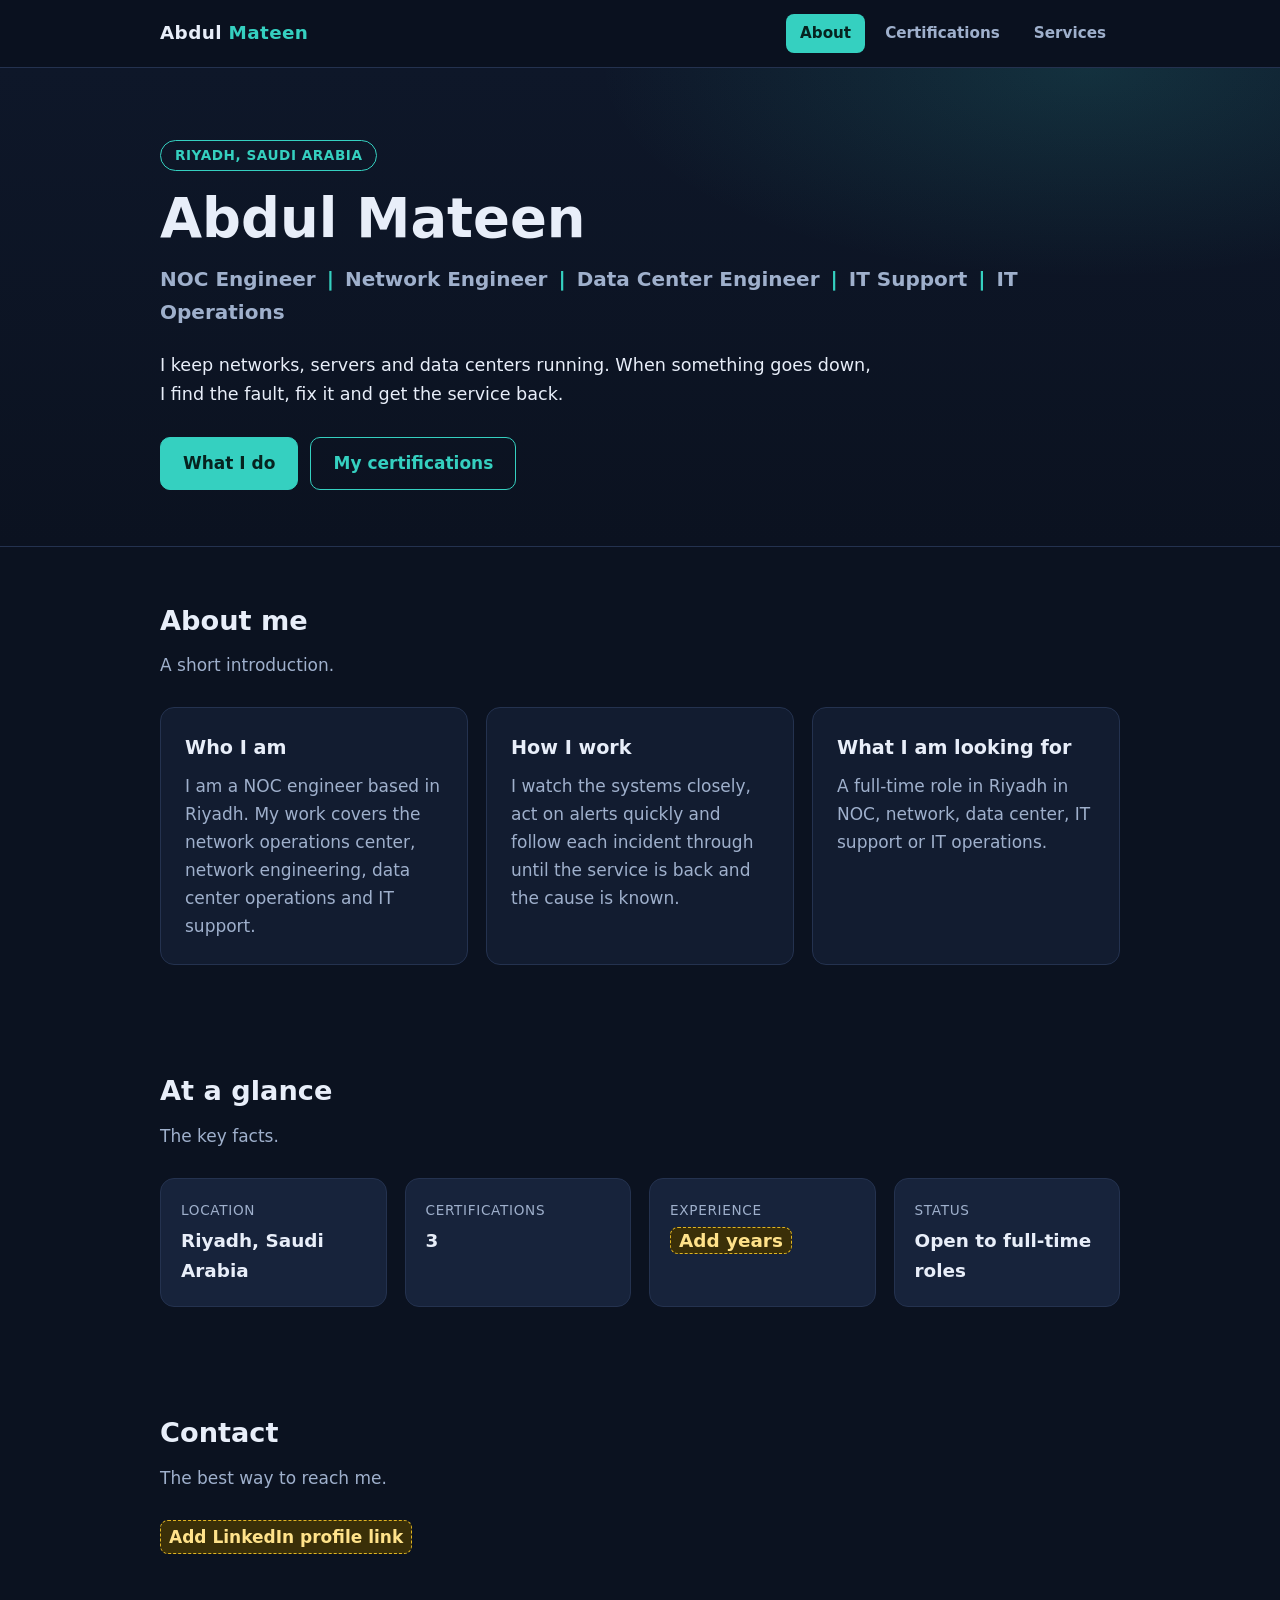
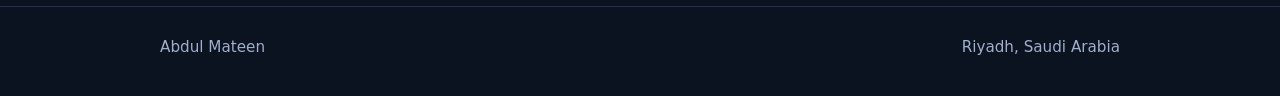
==== index.html @ 6075a5bf "Add simple three-page personal website About, Certifications and Services pages with a shared styles" ====
<!DOCTYPE html>
<html lang="en">
<head>
  <meta charset="utf-8">
  <meta name="viewport" content="width=device-width, initial-scale=1">
  <title>Abdul Mateen | NOC, Network and Data Center Engineer in Riyadh</title>
  <meta name="description" content="Abdul Mateen is a NOC engineer in Riyadh, Saudi Arabia, working across network engineering, data center operations, IT support and IT operations.">
  <link rel="stylesheet" href="style.css">
</head>
<body>

<header class="site-header">
  <div class="wrap">
    <a class="brand" href="index.html">Abdul <span>Mateen</span></a>
    <nav class="nav">
      <a class="active" href="index.html">About</a>
      <a href="certifications.html">Certifications</a>
      <a href="services.html">Services</a>
    </nav>
  </div>
</header>

<div class="hero">
  <div class="wrap">
    <span class="eyebrow">RIYADH, SAUDI ARABIA</span>
    <h1>Abdul Mateen</h1>
    <p class="roles">NOC Engineer <b>|</b> Network Engineer <b>|</b> Data Center Engineer <b>|</b> IT Support <b>|</b> IT Operations</p>
    <p class="lead">I keep networks, servers and data centers running. When something goes down, I find the fault, fix it and get the service back.</p>
    <div class="buttons">
      <a class="btn primary" href="services.html">What I do</a>
      <a class="btn ghost" href="certifications.html">My certifications</a>
    </div>
  </div>
</div>

<main>
  <section>
    <div class="wrap">
      <h2>About me</h2>
      <p class="sub">A short introduction.</p>
      <div class="grid">
        <div class="card">
          <h3>Who I am</h3>
          <p>I am a NOC engineer based in Riyadh. My work covers the network operations center, network engineering, data center operations and IT support.</p>
        </div>
        <div class="card">
          <h3>How I work</h3>
          <p>I watch the systems closely, act on alerts quickly and follow each incident through until the service is back and the cause is known.</p>
        </div>
        <div class="card">
          <h3>What I am looking for</h3>
          <p>A full-time role in Riyadh in NOC, network, data center, IT support or IT operations.</p>
        </div>
      </div>
    </div>
  </section>

  <section>
    <div class="wrap">
      <h2>At a glance</h2>
      <p class="sub">The key facts.</p>
      <div class="facts">
        <div class="fact"><div class="k">Location</div><div class="v">Riyadh, Saudi Arabia</div></div>
        <div class="fact"><div class="k">Certifications</div><div class="v">3</div></div>
        <div class="fact"><div class="k">Experience</div><div class="v"><span class="todo">Add years</span></div></div>
        <div class="fact"><div class="k">Status</div><div class="v">Open to full-time roles</div></div>
      </div>
    </div>
  </section>

  <section>
    <div class="wrap">
      <h2>Contact</h2>
      <p class="sub">The best way to reach me.</p>
      <div class="buttons">
        <span class="todo">Add LinkedIn profile link</span>
      </div>
    </div>
  </section>
</main>

<footer class="site-footer">
  <div class="wrap">
    <span>Abdul Mateen</span>
    <span>Riyadh, Saudi Arabia</span>
  </div>
</footer>

</body>
</html>
---- style.css ----
:root {
  --bg: #0b1220;
  --panel: #121c30;
  --panel-2: #17233b;
  --line: #24324f;
  --text: #e8eef9;
  --muted: #9fb0cc;
  --accent: #35d0c0;
  --accent-ink: #06231f;
  --todo-bg: #3a2f08;
  --todo-line: #e0b422;
  --todo-text: #ffe28a;
}

* { box-sizing: border-box; }

html { scroll-behavior: smooth; }

body {
  margin: 0;
  background: var(--bg);
  color: var(--text);
  font-family: "Segoe UI", system-ui, -apple-system, Roboto, Helvetica, Arial, sans-serif;
  font-size: 17px;
  line-height: 1.65;
}

a { color: var(--accent); }

.wrap {
  max-width: 1000px;
  margin: 0 auto;
  padding: 0 20px;
}

/* Header */
.site-header {
  border-bottom: 1px solid var(--line);
  background: rgba(11, 18, 32, 0.95);
  position: sticky;
  top: 0;
  z-index: 10;
}

.site-header .wrap {
  display: flex;
  align-items: center;
  justify-content: space-between;
  flex-wrap: wrap;
  gap: 8px 24px;
  padding-top: 14px;
  padding-bottom: 14px;
}

.brand {
  color: var(--text);
  text-decoration: none;
  font-weight: 700;
  font-size: 1.15rem;
  letter-spacing: 0.02em;
}

.brand span { color: var(--accent); }

.nav {
  display: flex;
  flex-wrap: wrap;
  gap: 6px;
}

.nav a {
  color: var(--muted);
  text-decoration: none;
  padding: 7px 14px;
  border-radius: 8px;
  font-weight: 600;
  font-size: 0.95rem;
}

.nav a:hover { color: var(--text); background: var(--panel); }

.nav a.active { color: var(--accent-ink); background: var(--accent); }

/* Hero */
.hero {
  padding: 72px 0 56px;
  border-bottom: 1px solid var(--line);
  background:
    radial-gradient(700px 300px at 85% 0%, rgba(53, 208, 192, 0.14), transparent 70%),
    linear-gradient(180deg, #0e1729, var(--bg));
}

.eyebrow {
  display: inline-block;
  color: var(--accent);
  border: 1px solid var(--accent);
  border-radius: 999px;
  padding: 3px 14px;
  font-size: 0.85rem;
  font-weight: 600;
  letter-spacing: 0.04em;
  margin-bottom: 18px;
}

h1 {
  font-size: clamp(2.1rem, 6vw, 3.4rem);
  line-height: 1.12;
  margin: 0 0 14px;
}

.roles {
  color: var(--muted);
  font-size: clamp(1.02rem, 2.4vw, 1.25rem);
  font-weight: 600;
  margin: 0 0 22px;
}

.roles b { color: var(--accent); font-weight: 600; padding: 0 4px; }

.lead { max-width: 720px; font-size: 1.1rem; margin: 0 0 28px; }

.buttons { display: flex; flex-wrap: wrap; gap: 12px; }

.btn {
  display: inline-block;
  padding: 11px 22px;
  border-radius: 10px;
  font-weight: 700;
  text-decoration: none;
  border: 1px solid var(--accent);
}

.btn.primary { background: var(--accent); color: var(--accent-ink); }
.btn.ghost { color: var(--accent); }

/* Sections */
section { padding: 52px 0; }

h2 {
  font-size: 1.7rem;
  margin: 0 0 8px;
}

.sub { color: var(--muted); margin: 0 0 28px; max-width: 720px; }

.grid {
  display: grid;
  grid-template-columns: repeat(auto-fit, minmax(260px, 1fr));
  gap: 18px;
}

.card {
  background: var(--panel);
  border: 1px solid var(--line);
  border-radius: 14px;
  padding: 24px;
}

.card h3 { margin: 0 0 8px; font-size: 1.2rem; }

.card p { margin: 0; color: var(--muted); }

.card .tag {
  display: inline-block;
  font-size: 0.8rem;
  font-weight: 700;
  letter-spacing: 0.06em;
  color: var(--accent);
  margin-bottom: 10px;
}

.card ul { margin: 12px 0 0; padding-left: 20px; color: var(--muted); }

.facts {
  display: grid;
  grid-template-columns: repeat(auto-fit, minmax(200px, 1fr));
  gap: 18px;
}

.fact {
  background: var(--panel-2);
  border: 1px solid var(--line);
  border-radius: 14px;
  padding: 20px;
}

.fact .k { color: var(--muted); font-size: 0.85rem; letter-spacing: 0.05em; text-transform: uppercase; }
.fact .v { font-size: 1.15rem; font-weight: 700; margin-top: 4px; }

/* Placeholder for details still to be supplied */
.todo {
  background: var(--todo-bg);
  border: 1px dashed var(--todo-line);
  color: var(--todo-text);
  border-radius: 8px;
  padding: 2px 8px;
  font-weight: 600;
}

.card.todo-card { border: 1px dashed var(--todo-line); background: var(--todo-bg); }
.card.todo-card h3, .card.todo-card p { color: var(--todo-text); }

/* Footer */
.site-footer {
  border-top: 1px solid var(--line);
  padding: 28px 0 36px;
  color: var(--muted);
  font-size: 0.95rem;
}

.site-footer .wrap {
  display: flex;
  flex-wrap: wrap;
  justify-content: space-between;
  gap: 8px 24px;
}
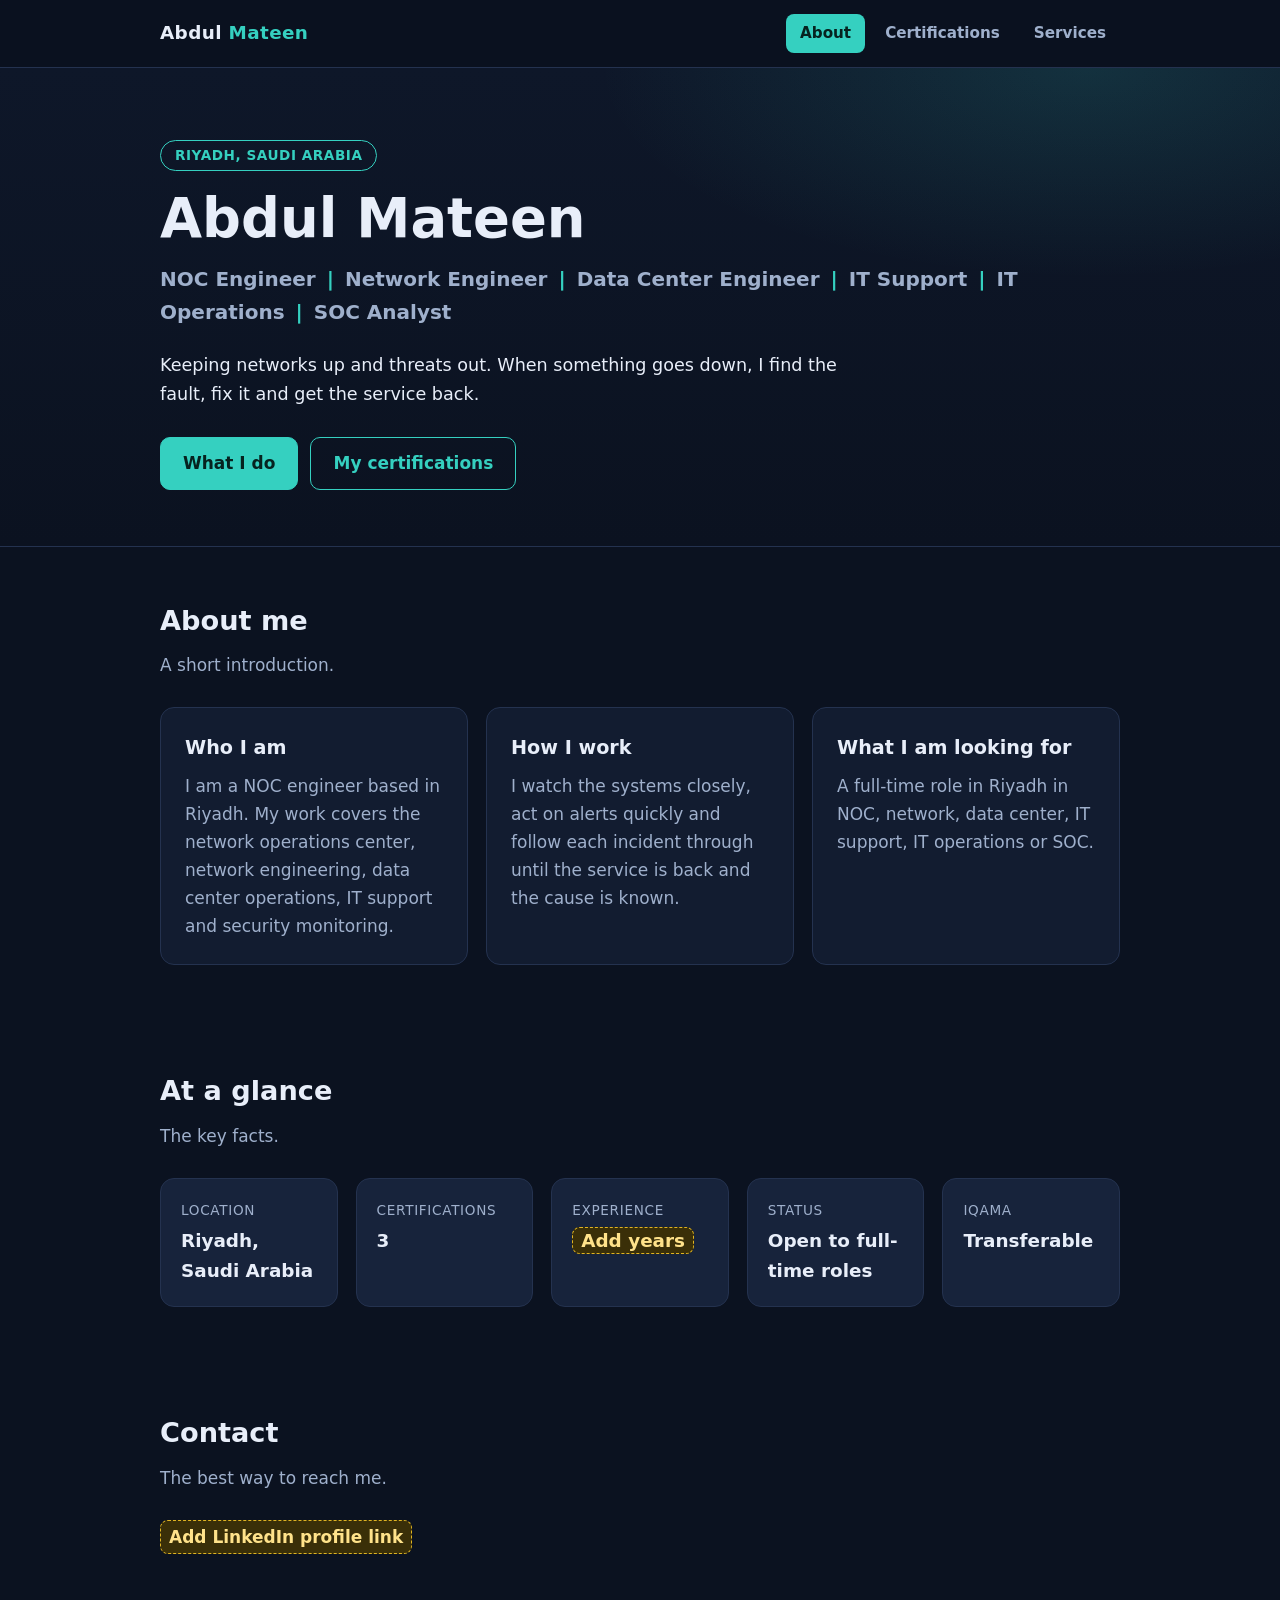
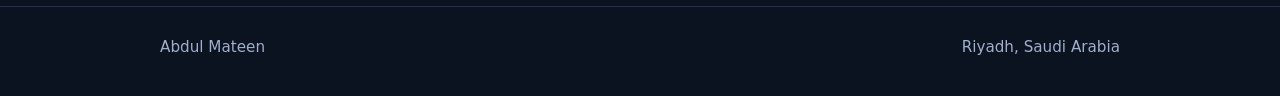
==== commit 6042bdf6: "Fill in certifications, SOC role, tagline and Iqama from LinkedIn headline Co-Authored-By: Claude Fa" ====
--- a/index.html
+++ b/index.html
@@ -3,8 +3,8 @@
 <head>
   <meta charset="utf-8">
   <meta name="viewport" content="width=device-width, initial-scale=1">
-  <title>Abdul Mateen | NOC, Network and Data Center Engineer in Riyadh</title>
-  <meta name="description" content="Abdul Mateen is a NOC engineer in Riyadh, Saudi Arabia, working across network engineering, data center operations, IT support and IT operations.">
+  <title>Abdul Mateen | Network and NOC Engineer in Riyadh</title>
+  <meta name="description" content="Abdul Mateen is a NOC engineer in Riyadh, Saudi Arabia, working across network engineering, data center operations, IT support, IT operations and SOC analysis.">
   <link rel="stylesheet" href="style.css">
 </head>
 <body>
@@ -24,8 +24,8 @@
   <div class="wrap">
     <span class="eyebrow">RIYADH, SAUDI ARABIA</span>
     <h1>Abdul Mateen</h1>
-    <p class="roles">NOC Engineer <b>|</b> Network Engineer <b>|</b> Data Center Engineer <b>|</b> IT Support <b>|</b> IT Operations</p>
-    <p class="lead">I keep networks, servers and data centers running. When something goes down, I find the fault, fix it and get the service back.</p>
+    <p class="roles">NOC Engineer <b>|</b> Network Engineer <b>|</b> Data Center Engineer <b>|</b> IT Support <b>|</b> IT Operations <b>|</b> SOC Analyst</p>
+    <p class="lead">Keeping networks up and threats out. When something goes down, I find the fault, fix it and get the service back.</p>
     <div class="buttons">
       <a class="btn primary" href="services.html">What I do</a>
       <a class="btn ghost" href="certifications.html">My certifications</a>
@@ -41,7 +41,7 @@
       <div class="grid">
         <div class="card">
           <h3>Who I am</h3>
-          <p>I am a NOC engineer based in Riyadh. My work covers the network operations center, network engineering, data center operations and IT support.</p>
+          <p>I am a NOC engineer based in Riyadh. My work covers the network operations center, network engineering, data center operations, IT support and security monitoring.</p>
         </div>
         <div class="card">
           <h3>How I work</h3>
@@ -49,7 +49,7 @@
         </div>
         <div class="card">
           <h3>What I am looking for</h3>
-          <p>A full-time role in Riyadh in NOC, network, data center, IT support or IT operations.</p>
+          <p>A full-time role in Riyadh in NOC, network, data center, IT support, IT operations or SOC.</p>
         </div>
       </div>
     </div>
@@ -64,6 +64,7 @@
         <div class="fact"><div class="k">Certifications</div><div class="v">3</div></div>
         <div class="fact"><div class="k">Experience</div><div class="v"><span class="todo">Add years</span></div></div>
         <div class="fact"><div class="k">Status</div><div class="v">Open to full-time roles</div></div>
+        <div class="fact"><div class="k">Iqama</div><div class="v">Transferable</div></div>
       </div>
     </div>
   </section>
--- a/style.css
+++ b/style.css
@@ -173,7 +173,7 @@
 
 .facts {
   display: grid;
-  grid-template-columns: repeat(auto-fit, minmax(200px, 1fr));
+  grid-template-columns: repeat(auto-fit, minmax(165px, 1fr));
   gap: 18px;
 }
 
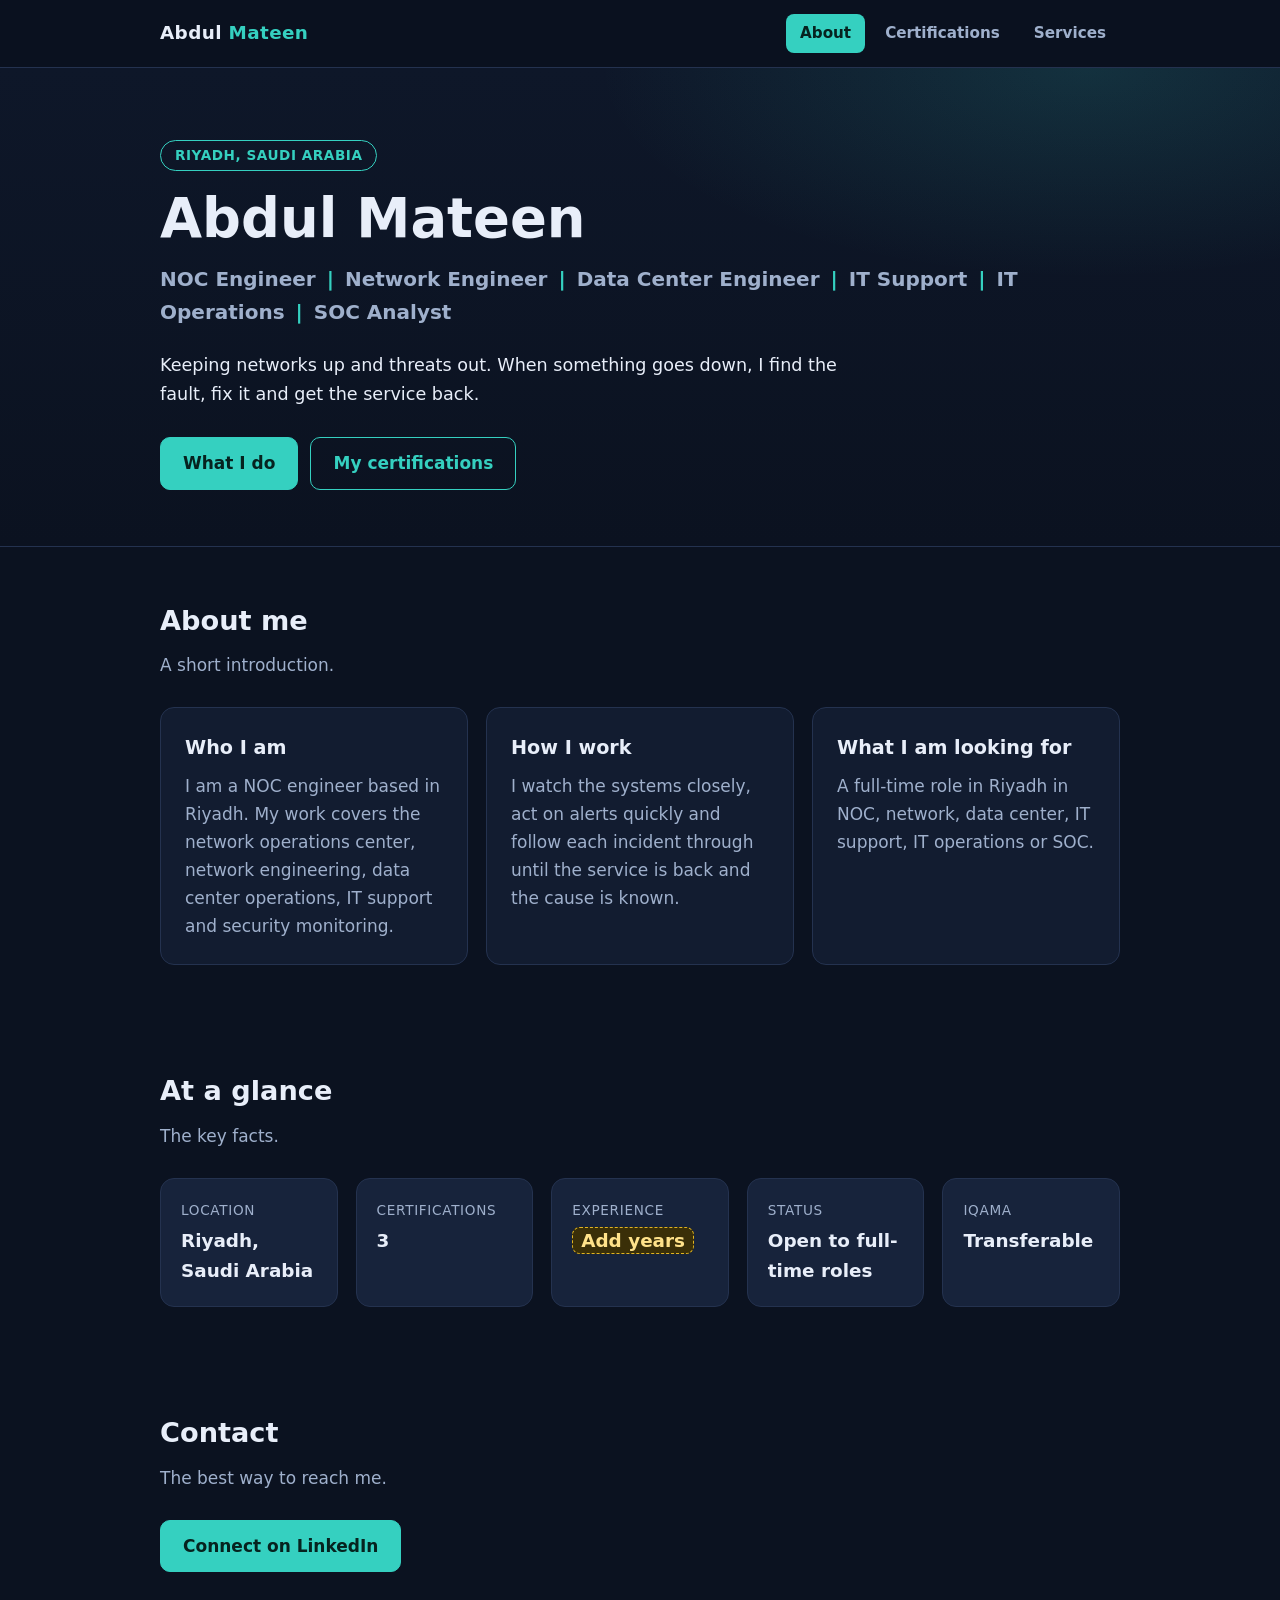
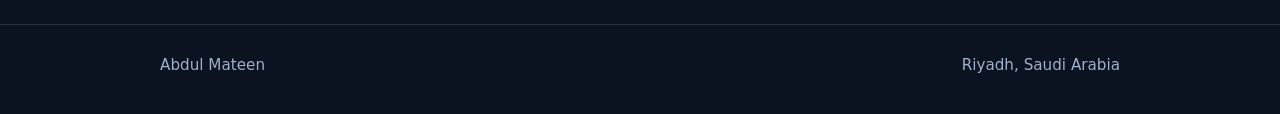
==== commit 99253891: "Add LinkedIn link to Contact section Co-Authored-By: Claude Fable 5.2 <noreply@anthropic.com> Claude" ====
--- a/index.html
+++ b/index.html
@@ -74,7 +74,7 @@
       <h2>Contact</h2>
       <p class="sub">The best way to reach me.</p>
       <div class="buttons">
-        <span class="todo">Add LinkedIn profile link</span>
+        <a class="btn primary" href="https://www.linkedin.com/in/netops-with-mateen" target="_blank" rel="noopener">Connect on LinkedIn</a>
       </div>
     </div>
   </section>
--- a/style.css
+++ b/style.css
@@ -171,6 +171,10 @@
 
 .card ul { margin: 12px 0 0; padding-left: 20px; color: var(--muted); }
 
+.card li { margin-bottom: 6px; }
+
+.card li::marker { color: var(--accent); }
+
 .facts {
   display: grid;
   grid-template-columns: repeat(auto-fit, minmax(165px, 1fr));
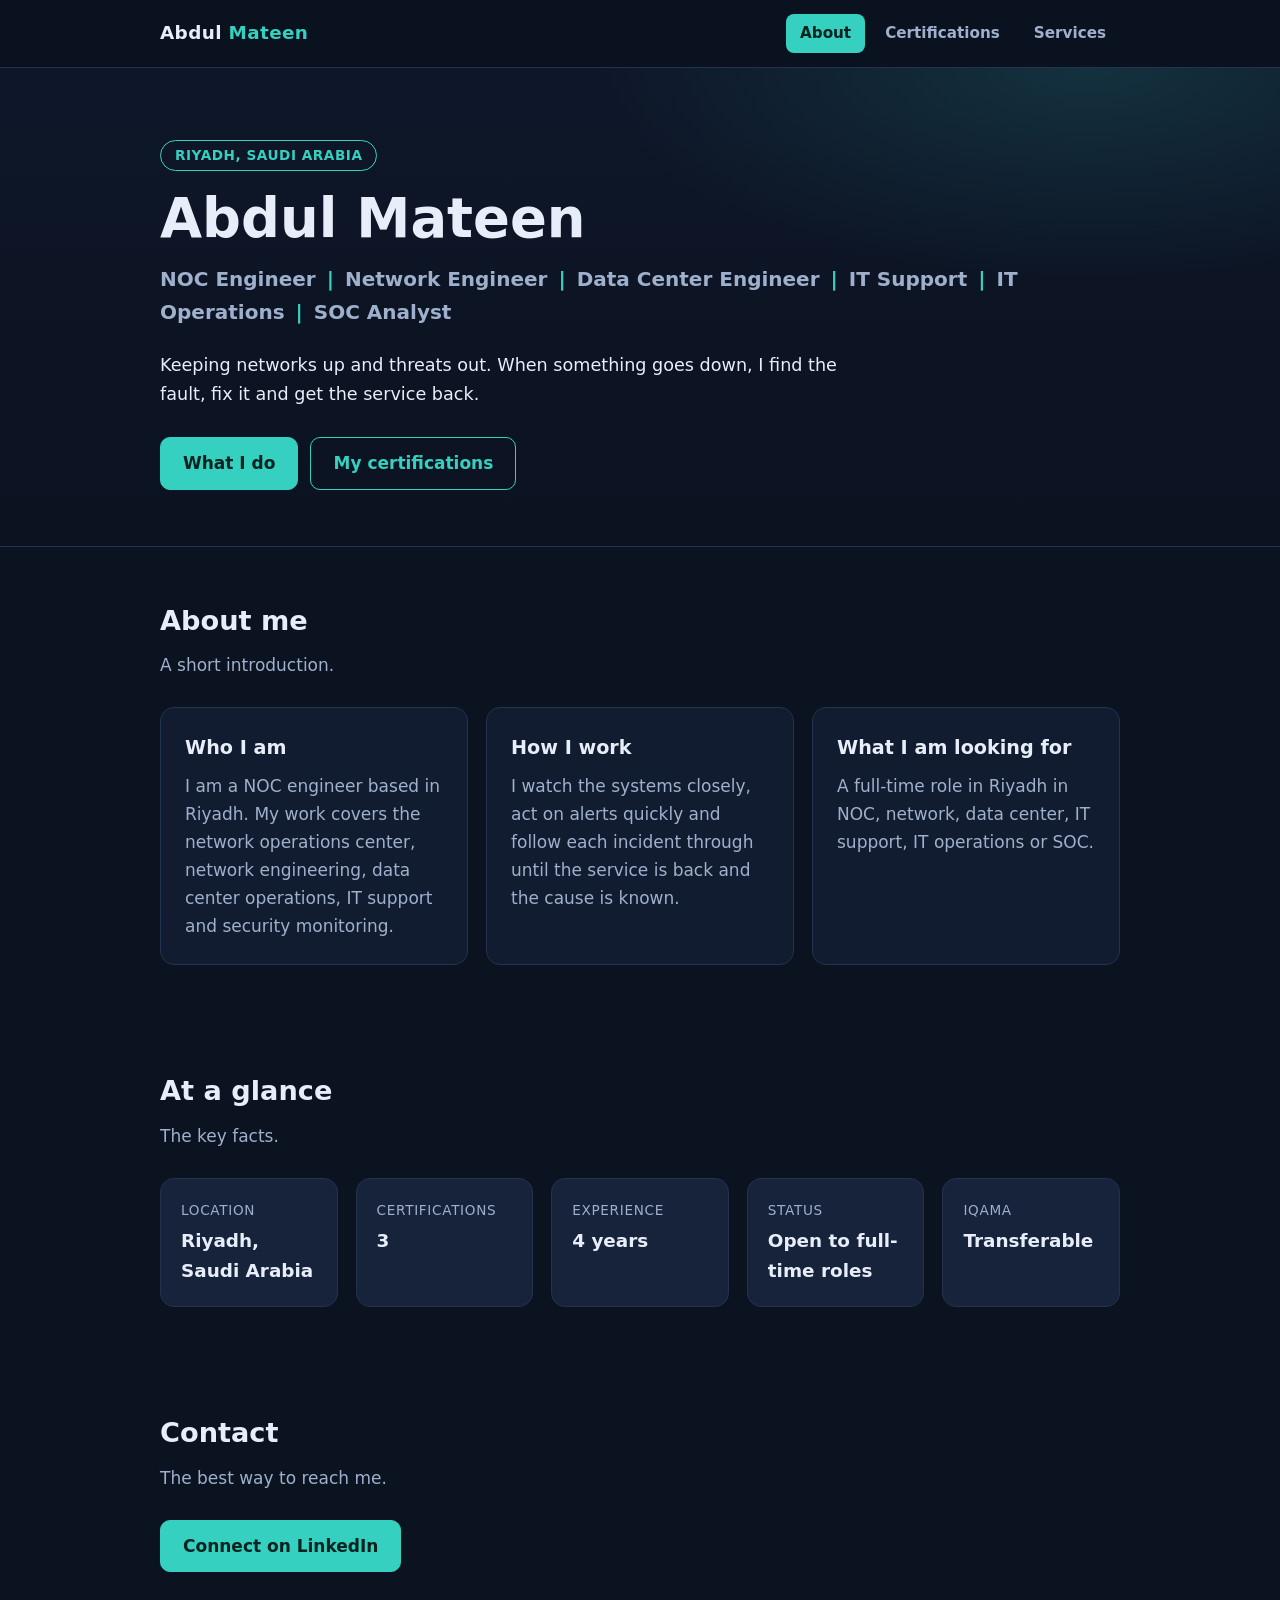
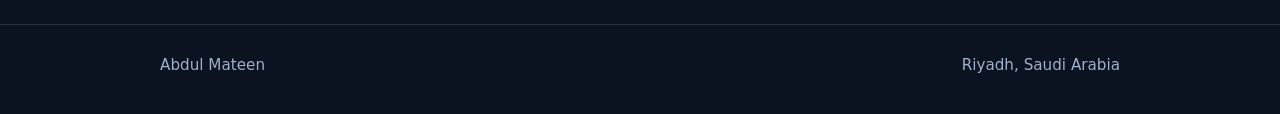
==== commit 552e8b8b: "Add years of experience Co-Authored-By: Claude Fable 5.2 <noreply@anthropic.com> Claude-Session: htt" ====
--- a/index.html
+++ b/index.html
@@ -62,7 +62,7 @@
       <div class="facts">
         <div class="fact"><div class="k">Location</div><div class="v">Riyadh, Saudi Arabia</div></div>
         <div class="fact"><div class="k">Certifications</div><div class="v">3</div></div>
-        <div class="fact"><div class="k">Experience</div><div class="v"><span class="todo">Add years</span></div></div>
+        <div class="fact"><div class="k">Experience</div><div class="v">4 years</div></div>
         <div class="fact"><div class="k">Status</div><div class="v">Open to full-time roles</div></div>
         <div class="fact"><div class="k">Iqama</div><div class="v">Transferable</div></div>
       </div>
